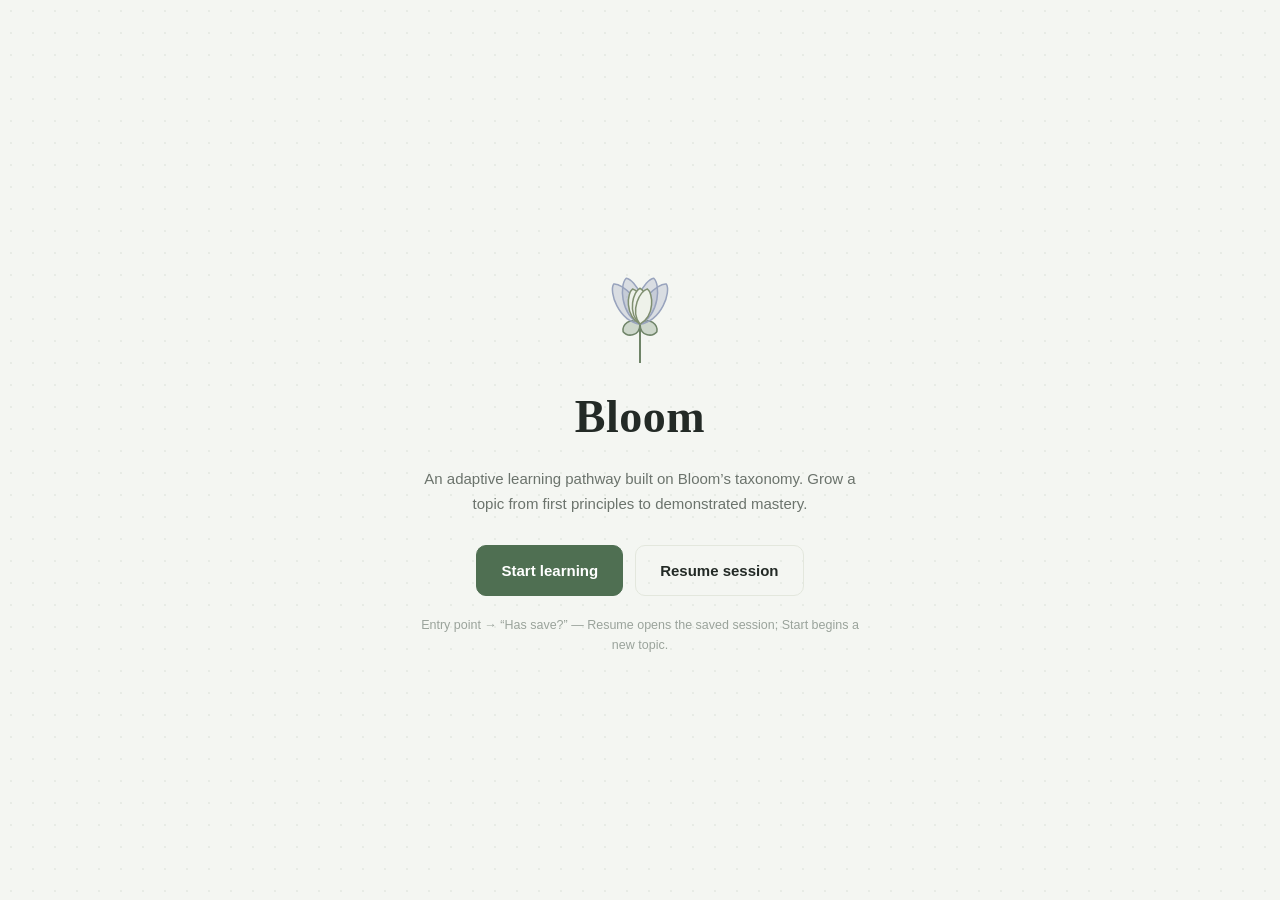
==== mockup/index.html @ 84644b53 "Additions: - Created curriculum engine expected json Changes: - added mockup and dictionary folders" ====
<!DOCTYPE html>
<html lang="en">
<head>
<meta charset="utf-8">
<meta name="viewport" content="width=device-width, initial-scale=1">
<title>Bloom — Adaptive Learning Pathway</title>
<style>
  :root{
    --bg:#f4f6f2; --panel:#ffffff; --ink:#232a26; --muted:#6b736c; --faint:#9aa39b;
    --line:#e3e7dd; --line-2:#edf0e9;
    --accent:#4f6f52; --accent-d:#3c583f; --accent-soft:#e8efe4;
    --slate:#7c869b; --track:#dde2ea;
    --ok:#4f7a4f; --ok-soft:#e7f0e5; --warn:#8f6a2f; --warn-soft:#f3ecdc;
    --danger:#a5503f; --danger-soft:#f3e2dd; --sidebar:#eef1ea;
    --serif:'Iowan Old Style','Palatino Linotype',Palatino,'Book Antiqua',Georgia,'Times New Roman',serif;
  }
  *{box-sizing:border-box}
  html,body{margin:0}
  body{
    font:15px/1.55 -apple-system,BlinkMacSystemFont,"Segoe UI",Roboto,Helvetica,Arial,sans-serif;
    color:var(--ink); background:var(--bg); min-height:100vh;
  }
  h1,h2{margin:0}
  .muted{color:var(--muted)} .faint{color:var(--faint)} .small{font-size:12.5px}

  /* ---------- App shell + sidebar ---------- */
  .app{display:grid; grid-template-columns:238px 1fr; min-height:100vh}
  .side{background:var(--sidebar); border-right:1px solid var(--line);
    display:flex; flex-direction:column; padding:20px 16px; position:sticky; top:0; height:100vh}
  .brand{display:flex; align-items:center; gap:10px; padding:2px 6px 20px}
  .brand-name{font-family:var(--serif); font-size:20px; font-weight:600; letter-spacing:.3px; line-height:1}
  .brand-sub{font-size:10px; letter-spacing:.16em; text-transform:uppercase; color:var(--faint); margin-top:3px}
  .nav{display:flex; flex-direction:column; gap:4px}
  .nav-item{display:flex; align-items:center; gap:11px; width:100%; text-align:left; background:none;
    border:1px solid transparent; border-radius:10px; padding:9px 11px; font:inherit; font-size:14px;
    font-weight:550; color:var(--muted); cursor:pointer; transition:.12s}
  .nav-item:hover{background:#e6ebe1; color:var(--ink)}
  .nav-item.active{background:var(--panel); color:var(--accent-d); border-color:var(--line);
    box-shadow:0 1px 2px rgba(0,0,0,.03); font-weight:650}
  .nav-item .ni{width:18px; height:18px; stroke:currentColor; fill:none; stroke-width:1.7;
    stroke-linecap:round; stroke-linejoin:round; flex:0 0 auto}
  .side-mastery{margin-top:22px; padding:14px; background:var(--panel); border:1px solid var(--line); border-radius:12px}
  .side-cap{font-size:10px; text-transform:uppercase; letter-spacing:.09em; color:var(--faint); font-weight:700}
  .side-tier{font-size:15px; font-weight:650; margin:3px 0 10px}
  .side-sub{font-size:11px; color:var(--muted); margin-top:5px}
  .side-foot{margin-top:auto; display:flex; flex-direction:column; gap:12px}
  .demo-state{font-size:10px; color:var(--faint); text-align:center; letter-spacing:.04em}

  /* ---------- Main / page head ---------- */
  .main{padding:32px 42px 64px; max-width:980px}
  .page{animation:fade .22s ease}
  @keyframes fade{from{opacity:0; transform:translateY(5px)}to{opacity:1; transform:none}}
  .pagehead{display:flex; align-items:flex-end; justify-content:space-between; gap:16px; margin-bottom:24px}
  .trail{display:flex; align-items:center; gap:7px; margin-bottom:7px}
  .tcrumb{background:none; border:none; font:inherit; font-size:13px; color:var(--muted); cursor:pointer; padding:0}
  .tcrumb:hover{color:var(--accent)}
  .tsep{color:var(--faint)} .tcur{font-size:13px; color:var(--faint)}
  .ptitle{font-family:var(--serif); font-size:27px; font-weight:600; letter-spacing:.2px}
  .ph-right{padding-bottom:5px}

  .pill{display:inline-block; background:var(--accent-soft); color:var(--accent-d); border:1px solid #d3e0cd;
    padding:4px 12px; border-radius:999px; font-size:12px; font-weight:650}
  .pill.slate{background:#eceef3; color:#586179; border-color:#dde1ea}

  .panel{background:var(--panel); border:1px solid var(--line); border-radius:14px; padding:20px}
  .cap{font-size:11px; text-transform:uppercase; letter-spacing:.07em; color:var(--faint); font-weight:700; margin-bottom:10px}
  .banner{background:var(--accent-soft); border:1px solid #d3e0cd; color:var(--accent-d);
    border-radius:12px; padding:12px 16px; font-weight:600; font-size:13.5px; margin-bottom:16px}

  /* ---------- Buttons ---------- */
  .btn{font:inherit; font-weight:600; font-size:14px; cursor:pointer; border:1px solid var(--line);
    background:var(--panel); color:var(--ink); padding:10px 17px; border-radius:10px; transition:.13s}
  .btn:hover{border-color:var(--accent); color:var(--accent-d)}
  .btn:disabled{opacity:.45; cursor:not-allowed}
  .btn.primary{background:var(--accent); border-color:var(--accent); color:#fff}
  .btn.primary:hover{background:var(--accent-d); color:#fff}
  .btn.ok{background:var(--ok-soft); border-color:#cfe0cc; color:#3a6b3a}
  .btn.ok:hover{border-color:var(--ok); color:#3a6b3a}
  .btn.danger{background:var(--danger-soft); border-color:#e6cbc4; color:#8f4636}
  .btn.danger:hover{border-color:var(--danger); color:#8f4636}
  .btn.ghost{background:transparent}
  .btn.lg{padding:13px 24px; font-size:15px}
  .actions-row{display:flex; gap:10px; flex-wrap:wrap; margin-top:22px}

  /* ---------- Dashboard ---------- */
  .dash{display:grid; grid-template-columns:1.1fr 1fr; gap:18px}
  .dash .wide{grid-column:1 / -1}
  .mastery-panel{display:flex; flex-direction:column; align-items:center; text-align:center}
  .mastery-label{font-weight:600; margin-top:6px}
  .continue .big{font-size:18px; font-weight:650; margin-top:2px}

  /* ---------- Curriculum: capsule cards ---------- */
  .subgrid{display:grid; grid-template-columns:repeat(3,1fr); gap:16px}
  .subcard{position:relative; text-align:left; background:var(--panel); border:1px solid var(--line);
    border-radius:16px; padding:18px; cursor:pointer; font:inherit; transition:.14s;
    display:flex; flex-direction:column; gap:11px}
  .subcard:hover{border-color:var(--accent); box-shadow:0 8px 22px rgba(60,88,63,.10); transform:translateY(-2px)}
  .subcard.is-done{border-color:#cfe0cc; background:linear-gradient(180deg,#fbfdfa,#f4f8f1)}
  .subcard-head{display:flex; align-items:center; justify-content:space-between; min-height:40px}
  .subcard-ico{width:40px; height:40px; border-radius:11px; background:var(--accent-soft); color:var(--accent);
    display:flex; align-items:center; justify-content:center; flex:0 0 auto}
  .subcard-ico .si{width:23px; height:23px; stroke:currentColor; fill:none; stroke-width:1.7; stroke-linecap:round; stroke-linejoin:round}
  .subcard.is-done .subcard-ico{background:#e2ede0}
  .subcard-name{font-size:15.5px; font-weight:650}
  .subcard-meta{font-size:12px; color:var(--muted); margin-top:-4px}
  .mini-bar{height:6px; background:var(--track); border-radius:999px; overflow:hidden; margin-top:2px}
  .mini-bar>div{height:100%; background:var(--accent); border-radius:999px; transition:width .4s}
  .chip{font-size:11px; font-weight:700; border-radius:999px; padding:4px 10px; white-space:nowrap}
  .chip.ok{background:var(--ok-soft); color:#3a6b3a} .chip.warn{background:var(--warn-soft); color:var(--warn)}
  .chip.muted{background:#eef0ec; color:var(--muted)}
  .check{width:24px; height:24px; border-radius:50%; background:var(--accent); color:#fff;
    display:flex; align-items:center; justify-content:center; font-size:13px; font-weight:800; flex:0 0 auto}

  /* ---------- Curriculum: bloom / xp panel ---------- */
  .bloom-panel{display:flex; align-items:center; justify-content:space-between; gap:26px; margin-top:20px; padding:22px 26px}
  .bloom-left{flex:1}
  .bloom-right{flex:0 0 auto}
  .xp{height:14px; background:var(--track); border-radius:999px; overflow:hidden; margin:6px 0 9px}
  .xp.mini{height:8px; margin:6px 0 0}
  .xp-fill{height:100%; background:linear-gradient(90deg,var(--accent),#6f9070); border-radius:999px; transition:width .5s}

  /* ---------- Subtopic hub ---------- */
  .subtopic-hero{display:flex; align-items:center; gap:18px; margin-bottom:18px}
  .subtopic-ico-lg{width:58px; height:58px; border-radius:15px; background:var(--accent-soft); color:var(--accent);
    display:flex; align-items:center; justify-content:center; flex:0 0 auto}
  .subtopic-ico-lg .si{width:31px; height:31px; stroke:currentColor; fill:none; stroke-width:1.7; stroke-linecap:round; stroke-linejoin:round}
  .subtopic-hero h2{font-family:var(--serif); font-size:22px; margin-bottom:4px}
  .choice{display:grid; grid-template-columns:1fr 1fr; gap:16px}
  .choice-card{text-align:left; background:var(--panel); border:1px solid var(--line); border-radius:16px;
    padding:22px; cursor:pointer; font:inherit; transition:.14s}
  .choice-card:hover{border-color:var(--accent); box-shadow:0 8px 22px rgba(60,88,63,.10); transform:translateY(-2px)}
  .choice-ico{width:44px; height:44px; border-radius:12px; background:var(--accent-soft); color:var(--accent);
    display:flex; align-items:center; justify-content:center; margin-bottom:14px}
  .choice-ico .ci{width:24px; height:24px; stroke:currentColor; fill:none; stroke-width:1.7; stroke-linecap:round; stroke-linejoin:round}
  .choice-t{font-size:17px; font-weight:650; margin-bottom:5px}
  .choice-d{color:var(--muted); font-size:13.5px; line-height:1.5}

  /* ---------- Study lesson ---------- */
  .lesson-tier{font-size:12px; color:var(--accent-d); font-weight:650; margin-bottom:6px}
  .lesson h2{font-family:var(--serif); font-size:23px; margin-bottom:14px}
  .lesson p{font-size:15px; line-height:1.75; color:#343a35; margin:0}
  .recap{display:flex; gap:8px; flex-wrap:wrap}
  .assistant{display:flex; gap:8px; margin-top:22px; padding-top:18px; border-top:1px solid var(--line-2)}
  .assistant input{flex:1; border:1px solid var(--line); border-radius:10px; padding:10px 12px; font:inherit; background:#fbfcfa; color:var(--ink)}

  /* ---------- Assessment ---------- */
  .mastery{background:#fafcf9; border:1px solid var(--line); border-radius:12px; padding:16px; margin-bottom:20px}
  .bar{height:12px; background:var(--track); border-radius:999px; overflow:hidden}
  .bar .fill{height:100%; background:linear-gradient(90deg,var(--accent),#6f9070); border-radius:999px; transition:width .4s}
  .skills{display:flex; flex-wrap:wrap; gap:7px; margin-top:12px}
  .skill{font-size:12px; background:#eef1ea; color:#5c645b; border:1px solid var(--line); border-radius:8px; padding:3px 9px}
  .skill.done{background:var(--ok-soft); color:#3a6b3a; border-color:#cfe0cc}
  .q-tag{font-size:12px; color:var(--accent-d); font-weight:650; margin-bottom:8px}
  .q-prompt{font-size:17px; font-weight:600; line-height:1.45; margin-bottom:14px}
  .opts{display:flex; flex-direction:column; gap:9px}
  .opt{text-align:left; font:inherit; font-size:14.5px; background:var(--panel); border:1px solid var(--line);
    border-radius:11px; padding:12px 15px; cursor:pointer; transition:.12s}
  .opt:hover{border-color:var(--accent)}
  .opt.sel{border-color:var(--accent); background:var(--accent-soft)}
  .opt.correct{border-color:#bcd8b8; background:var(--ok-soft); color:#33683a; font-weight:600}
  .opt.wrong{border-color:#e6c3ba; background:var(--danger-soft); color:#8f4636}
  .area{width:100%; min-height:80px; resize:vertical; border:1px solid var(--line); border-radius:11px;
    padding:12px 14px; font:inherit; background:#fbfcfa; color:var(--ink)}
  .graded{margin-top:18px; border-top:1px solid var(--line-2); padding-top:16px}
  .answer{background:#f3f7f1; border:1px solid #d8e6d4; border-radius:10px; padding:11px 14px; margin-bottom:14px; font-size:14px}
  .big-check{width:54px; height:54px; margin:0 auto; border-radius:50%; background:var(--accent); color:#fff;
    display:flex; align-items:center; justify-content:center; font-size:27px; font-weight:800}

  /* ---------- Defense chat ---------- */
  .defense-lead{margin-bottom:12px}
  .chat{display:flex; flex-direction:column; gap:13px; background:#fafcf9; border:1px solid var(--line);
    border-radius:13px; padding:18px; max-height:360px; overflow:auto}
  .msg{display:flex; flex-direction:column; max-width:80%}
  .msg.ex{align-self:flex-start} .msg.me{align-self:flex-end; align-items:flex-end}
  .who{font-size:10px; font-weight:700; text-transform:uppercase; letter-spacing:.06em; color:var(--faint); margin:0 4px 4px}
  .bubble{padding:11px 14px; border-radius:14px; font-size:14px; line-height:1.5}
  .msg.ex .bubble{background:var(--panel); border:1px solid var(--line); border-top-left-radius:4px}
  .msg.me .bubble{background:var(--accent); color:#fff; border-top-right-radius:4px}
  .reply-btn{display:block; text-align:left; width:100%; margin-top:14px; background:var(--panel);
    border:1px dashed var(--accent); color:var(--accent-d); border-radius:11px; padding:12px 15px;
    font:inherit; font-size:14px; cursor:pointer; transition:.12s}
  .reply-btn:hover{background:var(--accent-soft)}
  .verdict{margin-top:16px; border-top:1px solid var(--line-2); padding-top:16px}

  /* ---------- Progression / exit ---------- */
  .prog{max-width:520px; margin:10px auto; text-align:center}
  .prog-sub{color:var(--muted); margin:10px 0 24px; line-height:1.65}
  .exit-panel{max-width:440px; margin:24px auto; text-align:center}

  /* ---------- Flower ---------- */
  .flower{display:block; margin:0 auto}

  /* ---------- Landing + entry (full screen) ---------- */
  .landing,.entry{min-height:100vh; display:flex; align-items:center; justify-content:center; padding:24px;
    position:relative; background-image:radial-gradient(rgba(120,140,120,.10) 1px, transparent 1px); background-size:22px 22px}
  .landing-inner{max-width:450px; text-align:center}
  .landing-title{font-family:var(--serif); font-size:46px; font-weight:600; margin:16px 0 8px; letter-spacing:.5px}
  .landing-sub{color:var(--muted); font-size:15px; line-height:1.65; margin-bottom:28px}
  .landing-actions{display:flex; gap:12px; justify-content:center; flex-wrap:wrap}
  .entry-inner{width:100%; max-width:620px; text-align:center}
  .entry-q{font-family:var(--serif); font-size:34px; font-weight:600; margin-bottom:28px}
  .entry-bar{display:flex; align-items:center; gap:8px; background:var(--panel); border:1px solid var(--line);
    border-radius:999px; padding:8px 8px 8px 22px; box-shadow:0 8px 24px rgba(60,80,60,.07)}
  .entry-input{flex:1; border:none; outline:none; font:inherit; font-size:16px; background:none; color:var(--ink)}
  .entry-send{width:42px; height:42px; border-radius:50%; border:none; background:var(--accent); color:#fff;
    font-size:19px; line-height:1; cursor:pointer; flex:0 0 auto; transition:.13s}
  .entry-send:hover{background:var(--accent-d)}
  .entry-hint{color:var(--faint); font-size:13px; margin-top:16px}
  .entry-settings{position:absolute; top:22px; right:26px; width:38px; height:38px; border-radius:50%;
    border:1px solid var(--line); background:var(--panel); color:var(--muted); cursor:pointer;
    display:flex; align-items:center; justify-content:center}
  .entry-settings svg{width:20px; height:20px; stroke:currentColor; fill:none; stroke-width:1.6}
  .entry-settings:hover{color:var(--accent)}

  /* ---------- Toast ---------- */
  .toast{position:fixed; left:50%; bottom:26px; transform:translateX(-50%) translateY(16px);
    background:#2c342d; color:#fff; padding:11px 20px; border-radius:12px; font-size:13.5px; font-weight:600;
    opacity:0; pointer-events:none; transition:.25s; z-index:50; box-shadow:0 8px 24px rgba(0,0,0,.18)}
  .toast.show{opacity:1; transform:translateX(-50%) translateY(0)}

  /* ---------- Responsive ---------- */
  @media(max-width:820px){ .subgrid{grid-template-columns:1fr 1fr} .dash{grid-template-columns:1fr} }
  @media(max-width:720px){
    .app{grid-template-columns:1fr}
    .side{position:static; height:auto; flex-direction:row; align-items:center; flex-wrap:wrap; gap:10px; padding:12px 16px}
    .brand{padding:0 12px 0 0} .nav{flex-direction:row}
    .side-mastery{display:none}
    .side-foot{margin:0 0 0 auto; flex-direction:row; align-items:center; gap:14px}
    .main{padding:22px 18px 54px}
  }
  @media(max-width:520px){ .subgrid,.choice{grid-template-columns:1fr} }
</style>
</head>
<body>
  <div id="app"></div>
  <div id="toast" class="toast"></div>

<script>
"use strict";

/* ============================================================
   BLOOM — adaptive learning pathway (throwaway POC UI, all mocked).
   A clickable state machine of screens. No AI, no backend.
   ============================================================ */

/* ---------- 1. MOCK DATA (hardcoded) ---------- */
const TIER_NAMES = {
  1: 'Tier 1 · Knowledge & Comprehension',
  2: 'Tier 2 · Application & Analysis',
  3: 'Tier 3 · Synthesis & Evaluation'
};

const SUBTOPICS = [
  {
    name: 'Gravitational fields',
    skills: ['g = F/m', 'g = GM/r²', "Newton's law of gravitation"],
    study: {
      1: "A gravitational field is the region around a mass where another mass feels a force. Field strength g is the force per unit mass: g = F/m, measured in N/kg. Near Earth's surface g ≈ 9.8 N/kg and points toward the centre of the Earth.",
      2: "For a point mass, g = GM/r². Field strength falls off with the inverse square of distance, so doubling r quarters g. To find a force, multiply the local field by the mass: F = mg. Fields from several masses add as vectors.",
      3: "Synthesis: the point-mass model assumes spherical symmetry and treats all the mass as concentrated at a point. It breaks down inside an extended body, for non-spherical distributions, and in strong fields where general relativity is needed. Be ready to justify where g = GM/r² applies and where it fails."
    },
    defenseOpener: "You've claimed to understand gravitational fields. Tell me — when does the g = GM/r² point-mass model stop being valid, and why?"
  },
  {
    name: 'Electric fields',
    skills: ['E = F/q', "Coulomb's law", 'E from a point charge'],
    study: {
      1: "An electric field surrounds any charge. Field strength E is the force per unit positive charge: E = F/q, in N/C. Field lines run from positive to negative charges and never cross.",
      2: "Coulomb's law gives the force between point charges: F = kq₁q₂/r², an inverse-square law. The field of a point charge is E = kQ/r². Superpose fields from several charges as vectors to find the net field.",
      3: "Synthesis: a point-charge model ignores the finite size of real charge distributions and the way conductors rearrange charge. At a conductor's surface the field is perpendicular and the interior field is zero. Be ready to defend when the point model is a good approximation."
    },
    defenseOpener: "You say you understand electric fields. Where does treating a charge as a point source break down, and what changes at a conductor's surface?"
  },
  {
    name: 'Magnetic fields',
    skills: ['F = BIL', 'F = qvB', 'Direction rules'],
    study: {
      1: "A magnetic field exerts forces on moving charges and currents. A current-carrying wire in a field feels F = BIL when the current is perpendicular to the field. Magnetic flux density B is measured in tesla (T).",
      2: "A single charge moving through a field feels F = qvB, maximum when v is perpendicular to B and zero when parallel. The force is always perpendicular to both v and B, given by the right-hand rule, which curves the charge into a circle.",
      3: "Synthesis: magnetism and electricity are frame-dependent facets of one electromagnetic field. A charge at rest feels no magnetic force, but in a frame where it moves it does. Be ready to reason about why the magnetic force is always perpendicular to motion and does no work."
    },
    defenseOpener: "Convince me you understand magnetic fields. Why does a static charge feel no magnetic force while a moving one does?"
  }
];

// One question per skill, per tier (index aligns with the skills array).
const QUESTIONS = {
  0: {
    1: [
      {type:'mcq',  prompt:'Gravitational field strength g is defined as…', options:['F · m','F / m','m / F','G · M'], answer:1},
      {type:'short',prompt:'State the units of gravitational field strength.', answer:'N/kg (or m/s²)'},
      {type:'mcq',  prompt:"In Newton's law of gravitation, the force between two masses is proportional to…", options:['r','1/r','1/r²','r²'], answer:2}
    ],
    2: [
      {type:'short',prompt:'A 2 kg mass sits where g = 9.8 N/kg. Find the force on it, then on a 5 kg mass at the same point.', answer:'19.6 N, then 49 N  (F = mg)'},
      {type:'mcq',  prompt:'Double your distance from a point mass. Its field strength g becomes…', options:['×2','÷2','÷4','×4'], answer:2},
      {type:'mcq',  prompt:'Surface field is g. At radius 2R (same mass) the field is about…', options:['g','g/2','g/4','2g'], answer:2}
    ]
  },
  1: {
    1: [
      {type:'mcq',  prompt:'Electric field strength E is defined as…', options:['F · q','q / F','F / q','k · Q'], answer:2},
      {type:'short',prompt:'State the units of electric field strength.', answer:'N/C (or V/m)'},
      {type:'mcq',  prompt:"In Coulomb's law the force between two point charges is proportional to…", options:['1/r²','r²','1/r','r'], answer:0}
    ],
    2: [
      {type:'short',prompt:'A +2 μC charge feels a force of 0.10 N in a field. Find E.', answer:'E = F/q = 0.10 / 2×10⁻⁶ = 5×10⁴ N/C'},
      {type:'mcq',  prompt:'Electric field lines point…', options:['from − to +','from + to −','in closed loops','randomly'], answer:1},
      {type:'mcq',  prompt:'Halve the distance to a point charge. The field E becomes…', options:['×2','×4','÷2','÷4'], answer:1}
    ]
  },
  2: {
    1: [
      {type:'mcq',  prompt:'The force on a current-carrying wire in a field is F =…', options:['qvB','BIL','½BIL','IL/B'], answer:1},
      {type:'short',prompt:'State the unit of magnetic flux density B.', answer:'tesla (T)'},
      {type:'mcq',  prompt:'The force F = qvB on a moving charge is maximum when v is … to B.', options:['parallel','anti-parallel','perpendicular','at 45°'], answer:2}
    ],
    2: [
      {type:'short',prompt:'A 0.5 m wire carries 3 A at 90° in a 0.2 T field. Find the force.', answer:'F = BIL = 0.2 × 3 × 0.5 = 0.3 N'},
      {type:'mcq',  prompt:'A charge moving parallel to B feels a magnetic force of…', options:['maximum','qvB','zero','qE'], answer:2},
      {type:'mcq',  prompt:'The magnetic force on a moving charge is always … its velocity.', options:['parallel to','perpendicular to','opposite to','independent of'], answer:1}
    ]
  }
};

// Scripted Tier 3 "thesis defense" exchanges (student replies are canned).
const DEFENSE = {
  0: [
    {student:"It assumes all the mass acts at a point, so it fails inside an extended body and for non-spherical mass distributions.",
     examiner:"Reasonable. Push further — what about very strong fields, say near a compact star?"},
    {student:"There Newtonian gravity breaks down and you need general relativity; g = GM/r² is only a weak-field approximation.",
     examiner:"Good. One more — for a valid point mass, what quantity stays fixed as r changes?"},
    {student:"The product g·r² stays constant — that's just the inverse-square law restated.",
     examiner:"I've heard enough to reach a verdict."}
  ],
  1: [
    {student:"The point model ignores the physical size of a charged object and any induced charge on nearby conductors.",
     examiner:"And at the surface of a conductor in equilibrium?"},
    {student:"The field there is perpendicular to the surface, and the field inside the conductor is zero.",
     examiner:"Why must the internal field be zero?"},
    {student:"Because free charges rearrange until they cancel any internal field — otherwise they'd keep moving.",
     examiner:"Enough. Let me judge."}
  ],
  2: [
    {student:"The magnetic force is F = qvB, so it's zero when v = 0 — only moving charge couples to the field.",
     examiner:"That raises a puzzle: motion is relative. Whose frame decides?"},
    {student:"It's frame-dependent — electric and magnetic fields transform into each other between observers; they're one field.",
     examiner:"Then why does the magnetic force do no work?"},
    {student:"Because it's always perpendicular to the velocity, so it changes direction but not speed.",
     examiner:"Good enough for a verdict."}
  ]
};

/* ---------- 2. STATE ---------- */
function freshState(){
  return {
    screen: 'splash',
    currentBand: 1,          // tier-major: whole cohort works one band at a time
    currentSubtopic: 0,
    lastSubtopic: null,
    flowerStage: 0,          // number of fully-cleared bands (0..3)
    courseComplete: false,
    pendingUnlock: null,
    returnFromExit: 'dashboard',
    progress: SUBTOPICS.map(function(){
      return { 1:{skills:0,done:false}, 2:{skills:0,done:false}, 3:{defense:'none'} };
    }),
    exam: null,              // transient Tier 1/2 loop state
    chat: null               // transient Tier 3 defense state
  };
}
function deepCopy(o){ return JSON.parse(JSON.stringify(o)); }

// A pre-baked "save" so the has-save -> Resume branch is demoable immediately.
let savedExists = true;
let saved = (function(){
  const s = freshState();
  s.screen = 'dashboard';
  s.currentBand = 2;
  s.flowerStage = 1;                         // Tier 1 band already cleared
  s.progress[0][1] = {skills:3, done:true};
  s.progress[1][1] = {skills:3, done:true};
  s.progress[2][1] = {skills:3, done:true};
  s.progress[1][2] = {skills:1, done:false}; // mid Tier 2
  s.lastSubtopic = 1;
  return s;
})();

let state = freshState();

/* ---------- 3. SMALL HELPERS ---------- */
function tierShort(b){ return 'Tier ' + b; }
function skillsN(i){ return SUBTOPICS[i].skills.length; }
function bandDone(){
  const b = state.currentBand;
  return state.progress.filter(function(p){ return b===3 ? p[3].defense==='passed' : p[b].done; }).length;
}
function bandsClearedText(){
  return ['In bud — no tiers cleared','Tier 1 cleared','Tier 2 cleared','Full bloom — all tiers cleared'][state.flowerStage];
}
function bandProgressText(){
  if(state.courseComplete) return 'All tiers complete';
  return tierShort(state.currentBand) + ' — ' + bandDone() + ' of ' + SUBTOPICS.length + ' subtopics mastered';
}
function skillDone(i, band, si){
  if(band===3) return state.progress[i][3].defense==='passed';
  return si < state.progress[i][band].skills;
}
function bandStatus(i, band){
  const p = state.progress[i];
  if(band===3){
    if(p[3].defense==='passed')    return {label:'Defense passed', cls:'ok'};
    if(p[3].defense==='sent-back') return {label:'In review', cls:'warn'};
    return {label:'Not attempted', cls:'muted'};
  }
  const m = p[band];
  if(m.done)     return {label:'Mastered', cls:'ok'};
  if(m.skills>0) return {label:'In progress', cls:'warn'};
  return {label:'Not started', cls:'muted'};
}

/* ---------- 4. ICONS (inline SVG, sage line-art) ---------- */
function brandMark(){
  return '<svg width="24" height="24" viewBox="0 0 24 24" fill="none" aria-hidden="true">'
    + '<path d="M12 12.5 C 8.6 9.4 8.6 4.8 12 3 C 15.4 4.8 15.4 9.4 12 12.5 Z" fill="#e3ecdd" stroke="#5f7a5a" stroke-width="1.2"/>'
    + '<path d="M12 12.5 C 8.8 12.8 5 14.6 4.6 19 C 8.6 19 11.4 16.9 12 12.5 Z" fill="#e6ebf1" stroke="#8792ac" stroke-width="1.2"/>'
    + '<path d="M12 12.5 C 15.2 12.8 19 14.6 19.4 19 C 15.4 19 12.6 16.9 12 12.5 Z" fill="#e6ebf1" stroke="#8792ac" stroke-width="1.2"/>'
    + '</svg>';
}
function dashIcon(){ return '<svg class="ni" viewBox="0 0 20 20"><rect x="3" y="3" width="6" height="6" rx="1.6"/><rect x="11" y="3" width="6" height="6" rx="1.6"/><rect x="3" y="11" width="6" height="6" rx="1.6"/><rect x="11" y="11" width="6" height="6" rx="1.6"/></svg>'; }
function curricIcon(){ return '<svg class="ni" viewBox="0 0 20 20"><path d="M4 6h12M4 10h12M4 14h8"/></svg>'; }
function exitIcon(){ return '<svg class="ni" viewBox="0 0 20 20"><path d="M12 4H6a2 2 0 0 0-2 2v8a2 2 0 0 0 2 2h6"/><path d="M9.5 10H17M14 7l3 3-3 3"/></svg>'; }
function gearIcon(){ return '<svg viewBox="0 0 24 24"><circle cx="12" cy="12" r="3.2"/><path d="M12 2.5v3M12 18.5v3M2.5 12h3M18.5 12h3M5 5l2 2M17 17l2 2M19 5l-2 2M7 17l-2 2"/></svg>'; }
function studyIcon(){ return '<svg class="ci" viewBox="0 0 24 24"><path d="M4 5a2 2 0 0 1 2-2h5v17H6a2 2 0 0 1-2-2V5Z"/><path d="M20 5a2 2 0 0 0-2-2h-5v17h5a2 2 0 0 0 2-2V5Z"/></svg>'; }
function assessIcon(){ return '<svg class="ci" viewBox="0 0 24 24"><rect x="5" y="4" width="14" height="17" rx="2"/><path d="M9 4V3h6v1"/><path d="M8.5 12l2 2 4-4"/></svg>'; }
function defenseIcon(){ return '<svg class="ci" viewBox="0 0 24 24"><path d="M4 5h16v10H9l-4 4V5Z"/><path d="M8 9h8M8 11.5h5"/></svg>'; }
function subIcon(i){
  if(i===0) return '<svg class="si" viewBox="0 0 32 32"><circle cx="16" cy="16" r="2.6" fill="currentColor" stroke="none"/><circle cx="16" cy="16" r="7.5"/><circle cx="16" cy="16" r="12"/></svg>';
  if(i===1) return '<svg class="si" viewBox="0 0 32 32"><circle cx="16" cy="16" r="3.2"/><path d="M16 4v6M16 22v6M4 16h6M22 16h6M8 8l4 4M20 20l4 4M24 8l-4 4M8 24l4-4"/></svg>';
  return '<svg class="si" viewBox="0 0 32 32"><path d="M9 6v9a7 7 0 0 0 14 0V6"/><path d="M6 6h6M6 6v4M20 6h6M26 6v4"/></svg>';
}

/* ---------- 5. FLOWER (line-art botanical, blooms by stage 0..3) ---------- */
function flowerSVG(stage, size){
  size = size || 150;
  const cx = size/2, py = size*0.66, t = stage/3;
  function petal(angle, len, wid, fill, stroke){
    const d = 'M0 0 C '+wid+' '+(-len*0.32)+' '+(wid*0.5)+' '+(-len*0.92)+' 0 '+(-len)
            + ' C '+(-wid*0.5)+' '+(-len*0.92)+' '+(-wid)+' '+(-len*0.32)+' 0 0 Z';
    return '<path d="'+d+'" transform="translate('+cx+','+py+') rotate('+angle+')" fill="'+fill+'" stroke="'+stroke+'" stroke-width="1.5" stroke-linejoin="round"/>';
  }
  const INs='#7f8f70', INf=(stage===0?'#e4ecdd':'#eef2ea');
  const OUTs='#98a3bd', OUTf='rgba(152,163,189,0.30)';
  const Ls='#6f8468', Lf='rgba(124,150,120,0.32)';
  const Li=size*0.30, Lo=size*0.40, Ll=size*0.21;
  const si=5 + t*20, so=18 + t*46;
  let g = '<line x1="'+cx+'" y1="'+py+'" x2="'+cx+'" y2="'+(size-2)+'" stroke="'+Ls+'" stroke-width="2"/>';
  // calyx / base leaves (grow with stage)
  g += petal(114, Ll*(0.6+0.4*t), size*0.10, Lf, Ls) + petal(-114, Ll*(0.6+0.4*t), size*0.10, Lf, Ls);
  if(stage>=2){ g += petal(146, Ll*0.8, size*0.09, Lf, Ls) + petal(-146, Ll*0.8, size*0.09, Lf, Ls); }
  // outer petals (open from stage 1)
  if(stage>=1){ [-2,-1,1,2].forEach(function(m){ g += petal(m*so/2, Lo, size*0.135, OUTf, OUTs); }); }
  // inner petals (always, splay as it opens)
  [-1,0,1].forEach(function(m){ g += petal(m*si, Li, size*0.11, INf, INs); });
  // stamen centre at fuller bloom
  if(stage>=2){ g += '<circle cx="'+cx+'" cy="'+(py-Li*0.5)+'" r="'+(size*0.035)+'" fill="#d9c98a" stroke="#b9a45f" stroke-width="1"/>'; }
  return '<svg class="flower" viewBox="0 0 '+size+' '+size+'" width="'+size+'" height="'+size+'" role="img" aria-label="mastery flower, stage '+stage+' of 3">'+g+'</svg>';
}

/* ---------- 6. MOCK PERFORMANCE CHART ---------- */
function chartSVG(){
  const vals = [35,42,38,55,60,72,78];
  const w=340, h=120, pad=12, max=100;
  const step = (w-pad*2)/(vals.length-1);
  const pts = vals.map(function(v,i){ return [pad+i*step, h-pad-(v/max)*(h-pad*2)]; });
  const line = pts.map(function(p,i){ return (i?'L':'M')+p[0].toFixed(1)+' '+p[1].toFixed(1); }).join(' ');
  const area = line + ' L '+pts[pts.length-1][0].toFixed(1)+' '+(h-pad)+' L '+pts[0][0].toFixed(1)+' '+(h-pad)+' Z';
  let grid = '';
  [0.25,0.5,0.75].forEach(function(f){ const y=(pad+(h-pad*2)*f).toFixed(1); grid+='<line x1="'+pad+'" y1="'+y+'" x2="'+(w-pad)+'" y2="'+y+'" stroke="#eef1ea"/>'; });
  const dots = pts.map(function(p){ return '<circle cx="'+p[0].toFixed(1)+'" cy="'+p[1].toFixed(1)+'" r="2.6" fill="#4f6f52"/>'; }).join('');
  return '<svg viewBox="0 0 '+w+' '+h+'" width="100%" height="'+h+'">'
    + grid + '<line x1="'+pad+'" y1="'+(h-pad)+'" x2="'+(w-pad)+'" y2="'+(h-pad)+'" stroke="#dfe3da"/>'
    + '<path d="'+area+'" fill="rgba(79,111,82,0.10)"/>'
    + '<path d="'+line+'" fill="none" stroke="#4f6f52" stroke-width="2" stroke-linejoin="round" stroke-linecap="round"/>'
    + dots + '</svg>';
}

/* ---------- 7. SHELL + PAGE HEAD ---------- */
function shell(inner){
  const active = state.screen==='dashboard' ? 'dashboard' : (state.screen==='exit' ? 'exit' : 'curriculum');
  return '<div class="app"><aside class="side">'
    + '<div class="brand">'+brandMark()+'<div><div class="brand-name">Bloom</div><div class="brand-sub">Pathway</div></div></div>'
    + '<nav class="nav">'
    +   '<button class="nav-item '+(active==='dashboard'?'active':'')+'" data-action="toDashboard">'+dashIcon()+'<span>Dashboard</span></button>'
    +   '<button class="nav-item '+(active==='curriculum'?'active':'')+'" data-action="toCurriculum">'+curricIcon()+'<span>Curriculum</span></button>'
    + '</nav>'
    + '<div class="side-mastery"><div class="side-cap">Current tier</div><div class="side-tier">'+tierShort(state.currentBand)+'</div>'
    +   '<div class="xp mini"><div class="xp-fill" style="width:'+Math.round(bandDone()/SUBTOPICS.length*100)+'%"></div></div>'
    +   '<div class="side-sub">'+bandDone()+' / '+SUBTOPICS.length+' subtopics</div></div>'
    + '<div class="side-foot">'
    +   '<button class="nav-item '+(active==='exit'?'active':'')+'" data-action="toExit">'+exitIcon()+'<span>Exit</span></button>'
    +   '<div class="demo-state">demo state · '+state.screen+'</div>'
    + '</div></aside>'
    + '<main class="main">'+inner+'</main></div>';
}
function pageHead(title, opts){
  opts = opts || {};
  const right = opts.right ? '<div class="ph-right">'+opts.right+'</div>' : '';
  let left = '<div>';
  if(opts.crumbs){
    const parents = opts.crumbs.map(function(c){
      return '<button class="tcrumb" data-action="'+c.action+'"'+(c.arg!=null?' data-arg="'+c.arg+'"':'')+'>'+c.label+'</button>';
    }).join('<span class="tsep">›</span>');
    left += '<div class="trail">'+parents+'<span class="tsep">›</span><span class="tcur">'+title+'</span></div>';
  }
  left += '<h1 class="ptitle">'+title+'</h1></div>';
  return '<header class="pagehead">'+left+right+'</header>';
}

/* ---------- 8. SCREENS ---------- */
function splash(){
  return '<div class="landing"><div class="landing-inner">'
    + flowerSVG(savedExists ? saved.flowerStage : 1, 120)
    + '<h1 class="landing-title">Bloom</h1>'
    + '<p class="landing-sub">An adaptive learning pathway built on Bloom’s taxonomy. Grow a topic from first principles to demonstrated mastery.</p>'
    + '<div class="landing-actions">'
    +   '<button class="btn primary lg" data-action="newRun">Start learning</button>'
    +   '<button class="btn ghost lg" data-action="resume" '+(savedExists?'':'disabled')+'>Resume session</button>'
    + '</div>'
    + '<div class="faint small" style="margin-top:20px">Entry point → “Has save?” — Resume opens the saved session; Start begins a new topic.</div>'
    + '</div></div>';
}

function topicEntry(){
  return '<div class="entry">'
    + '<button class="entry-settings" data-action="noop" aria-label="Account settings">'+gearIcon()+'</button>'
    + '<div class="entry-inner">'
    +   '<h1 class="entry-q">What do you want to learn?</h1>'
    +   '<div class="entry-bar"><input id="topicInput" class="entry-input" placeholder="e.g. Fields in physics" value="Fields in physics" autocomplete="off">'
    +     '<button class="entry-send" data-action="submitTopic" aria-label="Submit">→</button></div>'
    +   '<p class="entry-hint">Type anything — the demo loads a hardcoded IB Physics curriculum.</p>'
    + '</div></div>';
}

function dashboard(){
  const last = state.lastSubtopic;
  const cont = last!=null
    ? '<div class="big">'+SUBTOPICS[last].name+'</div><div class="muted small">'+bandStatus(last,state.currentBand).label+' · '+tierShort(state.currentBand)+'</div>'
      + '<div class="actions-row"><button class="btn primary" data-action="selectSubtopic" data-arg="'+last+'">Resume subtopic →</button></div>'
    : '<div class="big">No subtopic yet</div><div class="muted small">Open the curriculum to begin.</div>'
      + '<div class="actions-row"><button class="btn primary" data-action="toCurriculum">Open curriculum →</button></div>';
  return '<div class="page">'
    + pageHead('Dashboard', {right:'<span class="pill">'+TIER_NAMES[state.currentBand]+'</span>'})
    + '<div class="dash">'
    +   '<section class="panel mastery-panel"><div class="cap">Knowledge mastery</div>'
    +     flowerSVG(state.flowerStage,150)
    +     '<div class="mastery-label">'+bandsClearedText()+'</div>'
    +     '<div class="muted small" style="margin-top:2px">'+bandProgressText()+'</div></section>'
    +   '<section class="panel continue"><div class="cap">Continue learning</div>'+cont+'</section>'
    +   '<section class="panel wide"><div class="cap">Performance</div>'+chartSVG()+'</section>'
    + '</div></div>';
}

function subCard(s, i){
  const st = bandStatus(i, state.currentBand);
  const done = st.cls==='ok';
  const b = state.currentBand;
  let pct;
  if(b===3) pct = state.progress[i][3].defense==='passed' ? 100 : (state.progress[i][3].defense==='sent-back' ? 40 : 0);
  else pct = Math.round(state.progress[i][b].skills / skillsN(i) * 100);
  const badge = done ? '<span class="check">✓</span>' : '<span class="chip '+st.cls+'">'+st.label+'</span>';
  return '<button class="subcard '+(done?'is-done':'')+'" data-action="selectSubtopic" data-arg="'+i+'">'
    + '<div class="subcard-head"><span class="subcard-ico">'+subIcon(i)+'</span>'+badge+'</div>'
    + '<div class="subcard-name">'+s.name+'</div>'
    + '<div class="subcard-meta">'+skillsN(i)+' skills · '+tierShort(b)+'</div>'
    + '<div class="mini-bar"><div style="width:'+pct+'%"></div></div>'
    + '</button>';
}

function curriculum(){
  const cards = SUBTOPICS.map(function(s,i){ return subCard(s,i); }).join('');
  const pct = Math.round(bandDone()/SUBTOPICS.length*100);
  return '<div class="page">'
    + pageHead('Curriculum', {right:'<span class="pill">'+TIER_NAMES[state.currentBand]+'</span>'})
    + (state.courseComplete ? '<div class="banner">Full bloom — all three tiers cleared across every subtopic.</div>' : '')
    + '<div class="subgrid">'+cards+'</div>'
    + '<section class="panel bloom-panel"><div class="bloom-left">'
    +   '<div class="cap">'+tierShort(state.currentBand)+' mastery</div>'
    +   '<div class="xp"><div class="xp-fill" style="width:'+pct+'%"></div></div>'
    +   '<div class="muted small">'+bandProgressText()+'</div></div>'
    +   '<div class="bloom-right">'+flowerSVG(state.flowerStage,150)+'</div>'
    + '</section></div>';
}

function subtopic(){
  const i = state.currentSubtopic, s = SUBTOPICS[i], t3 = state.currentBand===3;
  return '<div class="page">'
    + pageHead(s.name, {crumbs:[{label:'Curriculum',action:'toCurriculum'}], right:'<span class="pill">'+TIER_NAMES[state.currentBand]+'</span>'})
    + '<div class="subtopic-hero panel"><div class="subtopic-ico-lg">'+subIcon(i)+'</div>'
    +   '<div><h2>'+s.name+'</h2><div class="muted small">Skills · '+s.skills.join('  ·  ')+'</div></div></div>'
    + '<div class="choice">'
    +   '<button class="choice-card" data-action="toStudy"><div class="choice-ico">'+studyIcon()+'</div>'
    +     '<div class="choice-t">Study</div><div class="choice-d">Read the '+tierShort(state.currentBand)+' material for this subtopic.</div></button>'
    +   '<button class="choice-card" data-action="toExam"><div class="choice-ico">'+(t3?defenseIcon():assessIcon())+'</div>'
    +     '<div class="choice-t">'+(t3?'Defense':'Assessment')+'</div><div class="choice-d">'
    +     (t3?'Defend your understanding to an examiner.':'Answer questions until you master the skills.')+'</div></button>'
    + '</div></div>';
}

function study(){
  const s = SUBTOPICS[state.currentSubtopic];
  const recap = s.skills.map(function(sk){ return '<span class="skill">'+sk+'</span>'; }).join('');
  return '<div class="page">'
    + pageHead('Study', {crumbs:[{label:'Curriculum',action:'toCurriculum'},{label:s.name,action:'toSubtopic'}], right:'<span class="pill">'+TIER_NAMES[state.currentBand]+'</span>'})
    + '<article class="lesson panel"><div class="lesson-tier">'+TIER_NAMES[state.currentBand]+'</div>'
    +   '<h2>'+s.name+'</h2><p>'+s.study[state.currentBand]+'</p>'
    +   '<div class="cap" style="margin-top:20px">Skills covered</div><div class="recap">'+recap+'</div>'
    +   '<div class="assistant"><input placeholder="Ask the assistant about this topic…" disabled><button class="btn ghost" disabled>Ask</button></div>'
    + '</article>'
    + '<div class="actions-row"><button class="btn primary" data-action="toExam">Start assessment →</button></div>'
    + '</div>';
}

/* ----- Exam mode: engine chosen by band (system-read, not a user choice) ----- */
function examScreen(){ return state.currentBand===3 ? defenseScreen() : loopScreen(); }

function loopScreen(){
  const i = state.currentSubtopic, band = state.currentBand, s = SUBTOPICS[i], p = state.progress[i][band];
  if(p.done) return masteredCard();
  const idx = p.skills, q = QUESTIONS[i][band][idx], pct = Math.round(p.skills / skillsN(i) * 100);
  const chips = s.skills.map(function(sk,si){ return '<span class="skill '+(si<p.skills?'done':'')+'">'+(si<p.skills?'✓ ':'')+sk+'</span>'; }).join('');
  const body = q.type==='mcq' ? mcqOptions(q) : shortAnswer();
  return '<div class="page">'
    + pageHead('Assessment', {crumbs:[{label:'Curriculum',action:'toCurriculum'},{label:s.name,action:'toSubtopic'}], right:'<span class="pill">'+TIER_NAMES[band]+'</span>'})
    + '<section class="panel">'
    +   '<div class="mastery"><div class="cap">Mastery · '+p.skills+' / '+skillsN(i)+' skills</div>'
    +     '<div class="bar"><div class="fill" style="width:'+pct+'%"></div></div><div class="skills">'+chips+'</div></div>'
    +   '<div class="q-tag">Targeting · '+s.skills[idx]+'</div><div class="q-prompt">'+q.prompt+'</div>'+body
    +   gradeArea(q)
    + '</section></div>';
}
function mcqOptions(q){
  const submitted = state.exam.submitted, chosen = state.exam.chosen;
  const opts = q.options.map(function(o,oi){
    let cls='opt';
    if(submitted){ if(oi===q.answer) cls+=' correct'; else if(oi===chosen) cls+=' wrong'; }
    else if(oi===chosen) cls+=' sel';
    return '<button class="'+cls+'" data-action="selectMcq" data-arg="'+oi+'" '+(submitted?'disabled':'')+'>'
      + String.fromCharCode(97+oi)+') '+o+'</button>';
  }).join('');
  return '<div class="opts">'+opts+'</div>';
}
function shortAnswer(){
  return '<textarea class="area" placeholder="Type your answer… (demo ignores it)" '+(state.exam.submitted?'disabled':'')+'></textarea>';
}
function gradeArea(q){
  if(!state.exam.submitted){
    return '<div class="actions-row"><button class="btn primary" data-action="submitAnswer">Submit answer →</button></div>';
  }
  const model = q.type==='mcq' ? (String.fromCharCode(97+q.answer)+') '+q.options[q.answer]) : q.answer;
  return '<div class="graded"><div class="answer"><b>Model answer:</b> '+model+'</div>'
    + '<div class="cap">Grade — faked, you steer</div>'
    + '<div class="actions-row" style="margin-top:10px">'
    +   '<button class="btn ok" data-action="gradeCorrect">✓ Mark correct</button>'
    +   '<button class="btn danger" data-action="gradeIncorrect">✗ Mark incorrect</button>'
    +   '<button class="btn ghost" data-action="coinFlip">Coin-flip</button>'
    + '</div></div>';
}
function masteredCard(){
  const s = SUBTOPICS[state.currentSubtopic];
  return '<div class="page">'
    + pageHead('Assessment', {crumbs:[{label:'Curriculum',action:'toCurriculum'},{label:s.name,action:'toSubtopic'}], right:'<span class="pill">'+TIER_NAMES[state.currentBand]+'</span>'})
    + '<section class="panel" style="text-align:center">'
    +   '<div class="check big-check">✓</div>'
    +   '<h2 style="font-family:var(--serif); margin:12px 0 4px">Mastered at '+tierShort(state.currentBand)+'</h2>'
    +   '<p class="muted">Every skill in this subtopic is mastered at this tier.</p>'
    +   '<div class="skills" style="justify-content:center; margin-top:14px">'+s.skills.map(function(sk){return '<span class="skill done">✓ '+sk+'</span>';}).join('')+'</div>'
    +   '<div class="actions-row" style="justify-content:center"><button class="btn primary" data-action="toCurriculum">Back to curriculum →</button></div>'
    + '</section></div>';
}

function defenseScreen(){
  const i = state.currentSubtopic, s = SUBTOPICS[i], script = DEFENSE[i];
  const log = state.chat.log.map(function(m){
    return '<div class="msg '+m.who+'"><div class="who">'+(m.who==='ex'?'Examiner':'You')+'</div><div class="bubble">'+m.text+'</div></div>';
  }).join('');
  let controls;
  if(state.chat.step < script.length){
    controls = '<button class="reply-btn" data-action="sendReply">'+script[state.chat.step].student+'</button>'
      + '<div class="faint small" style="margin-top:8px">Scripted reply — click to respond.</div>';
  } else {
    controls = '<div class="verdict"><div class="cap">Examiner’s verdict — you steer</div><div class="actions-row" style="margin-top:8px">'
      + '<button class="btn ok" data-action="defensePass">Pass — grant mastery</button>'
      + '<button class="btn danger" data-action="defenseSendBack">Send back to review</button>'
      + '</div><div class="faint small" style="margin-top:8px">No meter here — Tier 3 is pass / fail.</div></div>';
  }
  return '<div class="page">'
    + pageHead('Defense', {crumbs:[{label:'Curriculum',action:'toCurriculum'},{label:s.name,action:'toSubtopic'}], right:'<span class="pill slate">Thesis defense</span>'})
    + '<section class="panel"><div class="defense-lead muted small">'+TIER_NAMES[3]+' — the examiner will press you on <b>'+s.name+'</b>.</div>'
    +   '<div class="chat">'+log+'</div>'+controls
    + '</section></div>';
}

function progression(){
  const heading = state.courseComplete ? 'Full bloom achieved' : tierShort(state.currentBand)+' complete';
  const msg = state.courseComplete
    ? 'Every subtopic has cleared all three tiers. The flower is in full bloom.'
    : 'Every subtopic has cleared '+tierShort(state.currentBand)+'. '+tierShort(state.pendingUnlock)+' — '+TIER_NAMES[state.pendingUnlock].split('·')[1].trim()+' — is now unlocked.';
  return '<div class="page"><div class="prog">'
    + flowerSVG(state.flowerStage,190)
    + '<h1 class="ptitle" style="margin-top:14px">'+heading+'</h1>'
    + '<p class="prog-sub">'+msg+'</p>'
    + '<button class="btn primary lg" data-action="advanceBand">'+(state.courseComplete?'Return to curriculum':'Continue to '+tierShort(state.pendingUnlock)+' →')+'</button>'
    + '</div></div>';
}

function exit(){
  return '<div class="page"><div class="exit-panel panel">'
    + '<h2 style="font-family:var(--serif); font-size:22px; margin-bottom:8px">Save & exit</h2>'
    + '<p class="muted" style="margin:0 0 20px">Your progress will be saved. You can resume this session from the splash screen.</p>'
    + '<div class="actions-row" style="justify-content:center; margin:0">'
    +   '<button class="btn primary" data-action="saveQuit">Save & quit</button>'
    +   '<button class="btn ghost" data-action="cancelExit">Cancel</button>'
    + '</div></div></div>';
}

const SCREENS = {
  splash: splash, topicEntry: topicEntry, dashboard: dashboard, curriculum: curriculum,
  subtopic: subtopic, study: study, exam: examScreen, progression: progression, exit: exit
};

/* ---------- 9. PROGRESSION LOGIC ---------- */
function completeBandCheck(){
  const b = state.currentBand;
  const allDone = state.progress.every(function(p){ return b===3 ? p[3].defense==='passed' : p[b].done; });
  if(allDone){
    state.flowerStage = b;                    // cleared bands == band number
    if(b < 3){ state.pendingUnlock = b+1; }
    else { state.courseComplete = true; state.pendingUnlock = null; }
    go('progression');
  } else {
    go('curriculum');
  }
}

/* ---------- 10. ACTIONS (state transitions) ---------- */
const actions = {
  newRun:  function(){ state = freshState(); go('topicEntry'); },
  resume:  function(){ if(!savedExists) return; state = deepCopy(saved); go('dashboard'); },
  noop:    function(){ toast('Account settings — demo only'); },

  submitTopic: function(){ go('dashboard'); },   // input ignored; curriculum is hardcoded

  toDashboard:  function(){ go('dashboard'); },
  toCurriculum: function(){ go('curriculum'); },
  toSubtopic:   function(){ go('subtopic'); },
  toStudy:      function(){ go('study'); },
  selectSubtopic: function(arg){ state.currentSubtopic = +arg; go('subtopic'); },

  toExam: function(){
    const i = state.currentSubtopic, b = state.currentBand;
    if(b===3){ state.chat = { step:0, log:[{who:'ex', text:SUBTOPICS[i].defenseOpener}] }; }
    else     { state.exam = { submitted:false, chosen:null }; }
    go('exam');
  },

  selectMcq:    function(arg){ if(!state.exam.submitted){ state.exam.chosen = +arg; render(); } },
  submitAnswer: function(){ state.exam.submitted = true; render(); },
  gradeCorrect: function(){
    const i = state.currentSubtopic, b = state.currentBand, p = state.progress[i][b];
    p.skills = Math.min(skillsN(i), p.skills + 1);
    if(p.skills >= skillsN(i)){
      p.done = true; state.lastSubtopic = i;
      toast('Subtopic mastered — ' + tierShort(b));
      return completeBandCheck();
    }
    toast('Skill mastered · ' + p.skills + ' / ' + skillsN(i));
    state.exam.submitted = false; state.exam.chosen = null; render();
  },
  gradeIncorrect: function(){
    toast('Marked incorrect — keep practising');
    state.exam.submitted = false; state.exam.chosen = null; render();
  },
  coinFlip: function(){ (Math.random() < 0.5 ? actions.gradeCorrect : actions.gradeIncorrect)(); },

  sendReply: function(){
    const t = DEFENSE[state.currentSubtopic][state.chat.step];
    state.chat.log.push({who:'me', text:t.student});
    state.chat.log.push({who:'ex', text:t.examiner});
    state.chat.step++;
    render();
  },
  defensePass: function(){
    const i = state.currentSubtopic;
    state.progress[i][3].defense = 'passed'; state.lastSubtopic = i;
    toast('Defense passed — mastery granted');
    completeBandCheck();
  },
  defenseSendBack: function(){
    state.progress[state.currentSubtopic][3].defense = 'sent-back';
    toast('Sent back to review');
    go('study');
  },

  advanceBand: function(){
    if(state.pendingUnlock){ state.currentBand = state.pendingUnlock; state.pendingUnlock = null; }
    go('curriculum');
  },

  toExit:     function(){ state.returnFromExit = state.screen; go('exit'); },
  cancelExit: function(){ go(state.returnFromExit || 'dashboard'); },
  saveQuit:   function(){ saved = deepCopy(state); savedExists = true; toast('Progress saved'); go('splash'); }
};

/* ---------- 11. RENDER / ROUTER ---------- */
const appEl = document.getElementById('app');
const toastEl = document.getElementById('toast');

function go(screen){ state.screen = screen; render(); }

function render(){
  const fullScreen = (state.screen==='splash' || state.screen==='topicEntry');
  const inner = (SCREENS[state.screen] || splash)();
  appEl.innerHTML = fullScreen ? inner : shell(inner);
  const input = document.getElementById('topicInput');
  if(input){
    input.focus();
    input.addEventListener('keydown', function(e){ if(e.key==='Enter') actions.submitTopic(); });
  }
}

let toastTimer = null;
function toast(msg){
  toastEl.textContent = msg;
  toastEl.classList.add('show');
  clearTimeout(toastTimer);
  toastTimer = setTimeout(function(){ toastEl.classList.remove('show'); }, 1900);
}

// Single delegated click handler = the whole state machine's edges.
appEl.addEventListener('click', function(e){
  const t = e.target.closest('[data-action]');
  if(!t || t.disabled) return;
  const fn = actions[t.dataset.action];
  if(fn) fn(t.dataset.arg);
});

render();
</script>
</body>
</html>
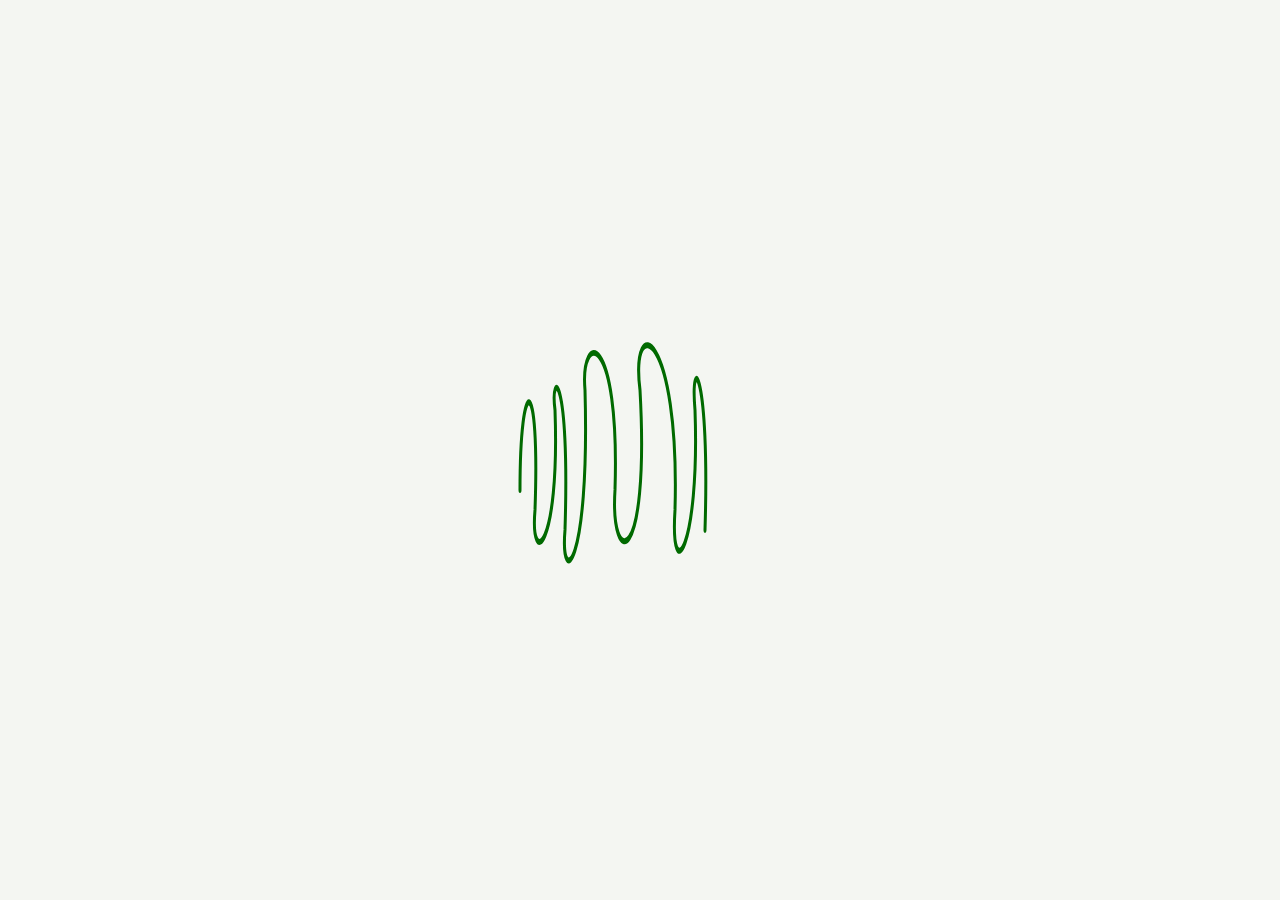
==== commit dfacf8f1: "Merge remote-tracking branch 'origin/main' into pre-sprint" ====
--- a/mockup/index.html
+++ b/mockup/index.html
@@ -229,9 +229,47 @@
     .main{padding:22px 18px 54px}
   }
   @media(max-width:520px){ .subgrid,.choice{grid-template-columns:1fr} }
+
+  /* ---------- Intro Overlay ---------- --> THIS IS THE CSS FOR OUR SQUIGGLY LINE INTRO*/
+  #intro-view { 
+    position: fixed; top: 0; left: 0; width: 100%; height: 100%; 
+    background: var(--bg); display: flex; align-items: center; justify-content: center; 
+    z-index: 9999; transition: opacity 0.5s ease;
+  }
+  .squiggle-container {
+    width: 300px; height: 100px; fill: none; 
+    stroke-linecap: round; stroke-linejoin: round;
+    transform: scaleY(2); /*HOW TO RESIZE THE Y AXIS FOR THE SQUIGGLE */
+  }
+  .squiggle-container path {
+    stroke-dasharray: 1000; stroke-dashoffset: 1000;
+    animation: drawLine 2s ease-in-out forwards;
+  }
+  @keyframes drawLine { to { stroke-dashoffset: 0; } }
+
+
 </style>
 </head>
 <body>
+
+    <!-- Intro Overlay , THE HTML FOR THE SQUIGGLY LINE INTRO -->
+  <div id="intro-view">
+      <svg class="squiggle-container" viewBox="0 0 300 100" style="overflow: visible;">
+          <!-- Chaotic scribble path -->
+          <path style="stroke: rgb(0, 106, 0); stroke-width: 3; fill: none; stroke-linecap: round; stroke-linejoin: round;" 
+                d="M 30 70 
+                   C 30 10, 50 10, 45 80 
+                   C 40 110, 70 100, 65 30 
+                   C 60 10, 80 10, 75 90 
+                   C 70 120, 100 110, 95 20 
+                   C 90 -10, 130 -10, 125 70 
+                   C 120 110, 160 110, 150 20   
+                   C 140 -20, 190 -10, 185 80 
+                   C 180 120, 210 100, 205 30 
+                   C 200 0, 220 10, 215 90" />
+      </svg>
+  </div>
+
   <div id="app"></div>
   <div id="toast" class="toast"></div>
 
@@ -846,6 +884,20 @@
 });
 
 render();
+
+// Remove intro overlay after drawing animation finishes --> JAVA SCRIPT FOR THE SGUIGGLY LINE INTRO
+window.addEventListener('load', function() {
+  setTimeout(function() {
+    var intro = document.getElementById('intro-view');
+    if (intro) {
+      intro.style.opacity = '0';
+      setTimeout(function() { intro.remove(); }, 500); // Wait for fade out
+    }
+  }, 2200); // 2.2 seconds (2s animation + small buffer)
+});
+
+
+
 </script>
 </body>
 </html>
